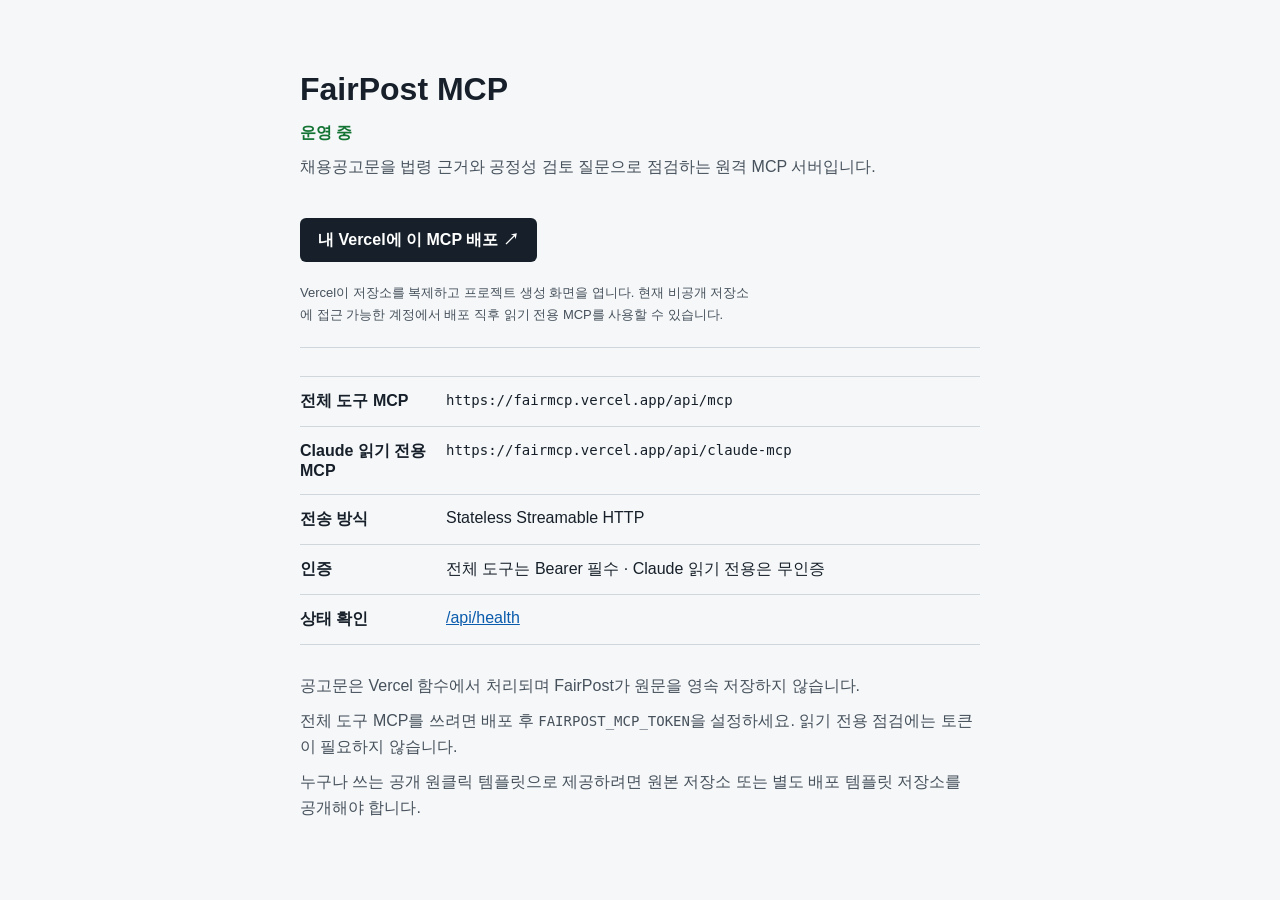
==== index.html @ d40051be "Harden FairPost release evidence and remote MCP" ====
<!doctype html>
<html lang="ko">
<head>
  <meta charset="utf-8">
  <meta name="viewport" content="width=device-width, initial-scale=1">
  <meta name="color-scheme" content="light">
  <title>FairPost MCP</title>
  <style>
    :root {
      color: #17202a;
      background: #f5f7f8;
      font-family: Arial, "Noto Sans KR", sans-serif;
    }
    body {
      margin: 0;
      min-height: 100vh;
      display: grid;
      place-items: center;
    }
    main {
      width: min(680px, calc(100% - 40px));
      padding: 40px 0;
    }
    h1 {
      margin: 0 0 12px;
      font-size: 32px;
      letter-spacing: 0;
    }
    p {
      margin: 8px 0;
      line-height: 1.65;
      color: #46515c;
    }
    dl {
      margin: 28px 0;
      border-top: 1px solid #cfd6dc;
    }
    div {
      display: grid;
      grid-template-columns: 130px minmax(0, 1fr);
      gap: 16px;
      padding: 14px 0;
      border-bottom: 1px solid #cfd6dc;
    }
    dt {
      font-weight: 700;
    }
    dd {
      margin: 0;
      overflow-wrap: anywhere;
    }
    code {
      font-family: Consolas, monospace;
      font-size: 14px;
    }
    a {
      color: #0b5cad;
    }
    .actions {
      display: flex;
      align-items: center;
      flex-wrap: wrap;
      gap: 12px;
      margin: 24px 0 8px;
    }
    .deploy {
      display: inline-flex;
      align-items: center;
      min-height: 44px;
      padding: 0 18px;
      border-radius: 6px;
      background: #17202a;
      color: #fff;
      font-weight: 700;
      text-decoration: none;
    }
    .deploy:hover {
      background: #303b46;
    }
    .hint {
      max-width: 460px;
      font-size: 13px;
    }
    .status {
      color: #137333;
      font-weight: 700;
    }
    @media (max-width: 520px) {
      div {
        grid-template-columns: 1fr;
        gap: 6px;
      }
    }
  </style>
</head>
<body>
  <main>
    <h1>FairPost MCP</h1>
    <p class="status">운영 중</p>
    <p>채용공고문을 법령 근거와 공정성 검토 질문으로 점검하는 원격 MCP 서버입니다.</p>
    <div class="actions">
      <a
        class="deploy"
        href="https://vercel.com/new/clone?repository-url=https%3A%2F%2Fgithub.com%2Fkoul777%2Ffairpost-mcp&amp;project-name=fairpost-mcp&amp;repository-name=fairpost-mcp"
        target="_blank"
        rel="noopener noreferrer"
      >내 Vercel에 이 MCP 배포 ↗</a>
      <p class="hint">Vercel이 저장소를 복제하고 프로젝트 생성 화면을 엽니다. 현재 비공개 저장소에 접근 가능한 계정에서 배포 직후 읽기 전용 MCP를 사용할 수 있습니다.</p>
    </div>
    <dl>
      <div>
        <dt>전체 도구 MCP</dt>
        <dd><code>https://fairmcp.vercel.app/api/mcp</code></dd>
      </div>
      <div>
        <dt>Claude 읽기 전용 MCP</dt>
        <dd><code>https://fairmcp.vercel.app/api/claude-mcp</code></dd>
      </div>
      <div>
        <dt>전송 방식</dt>
        <dd>Stateless Streamable HTTP</dd>
      </div>
      <div>
        <dt>인증</dt>
        <dd>전체 도구는 Bearer 필수 · Claude 읽기 전용은 무인증</dd>
      </div>
      <div>
        <dt>상태 확인</dt>
        <dd><a href="/api/health">/api/health</a></dd>
      </div>
    </dl>
    <p>공고문은 Vercel 함수에서 처리되며 FairPost가 원문을 영속 저장하지 않습니다.</p>
    <p>전체 도구 MCP를 쓰려면 배포 후 <code>FAIRPOST_MCP_TOKEN</code>을 설정하세요. 읽기 전용 점검에는 토큰이 필요하지 않습니다.</p>
    <p>누구나 쓰는 공개 원클릭 템플릿으로 제공하려면 원본 저장소 또는 별도 배포 템플릿 저장소를 공개해야 합니다.</p>
  </main>
</body>
</html>
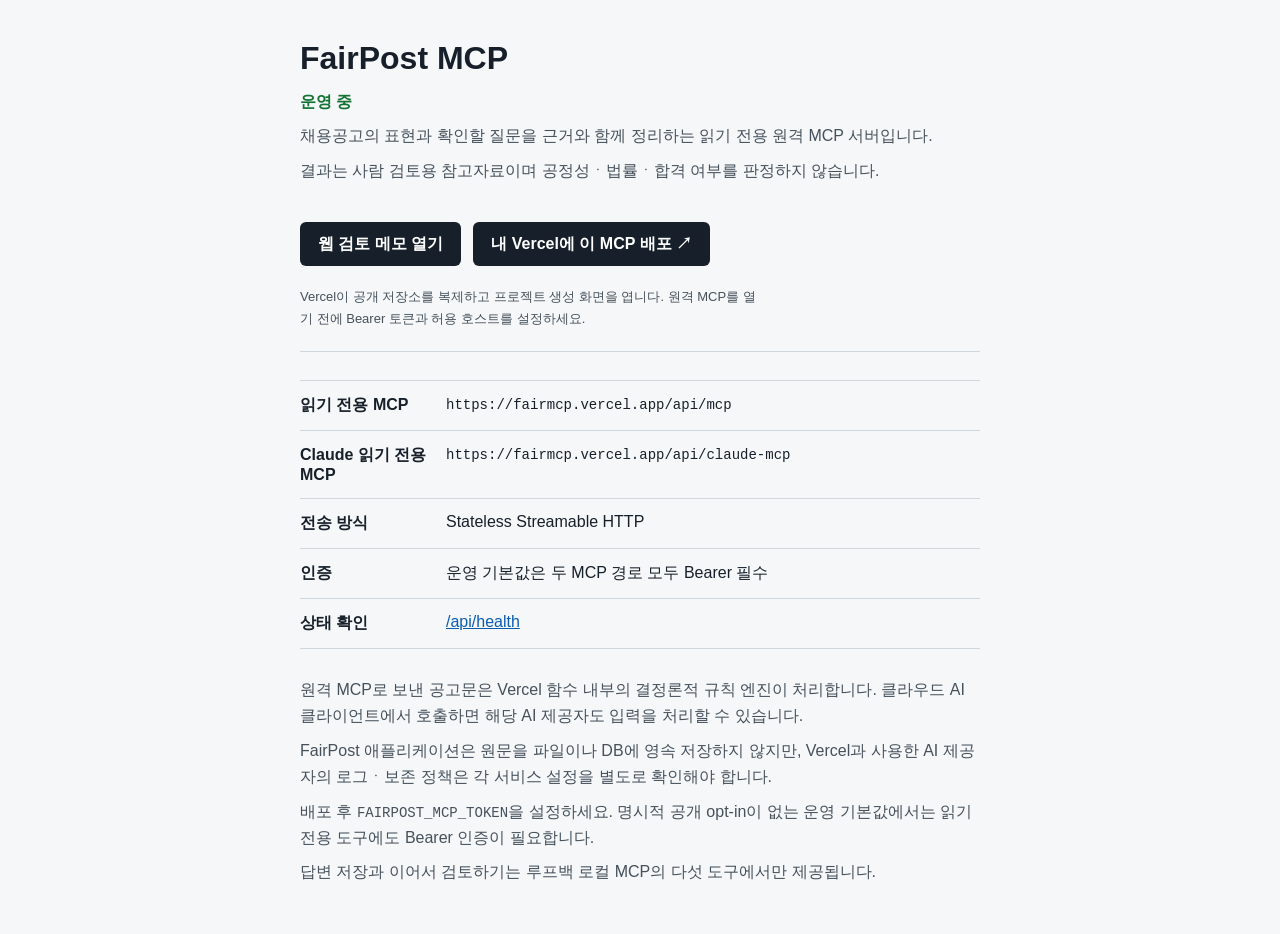
==== commit 6961498d: "feat: strengthen evidence-led human review" ====
--- a/index.html
+++ b/index.html
@@ -4,6 +4,7 @@
   <meta charset="utf-8">
   <meta name="viewport" content="width=device-width, initial-scale=1">
   <meta name="color-scheme" content="light">
+  <meta http-equiv="Content-Security-Policy" content="default-src 'none'; style-src 'unsafe-inline'; base-uri 'none'; form-action 'none'">
   <title>FairPost MCP</title>
   <style>
     :root {
@@ -97,19 +98,21 @@
   <main>
     <h1>FairPost MCP</h1>
     <p class="status">운영 중</p>
-    <p>채용공고문을 법령 근거와 공정성 검토 질문으로 점검하는 원격 MCP 서버입니다.</p>
+    <p>채용공고의 표현과 확인할 질문을 근거와 함께 정리하는 읽기 전용 원격 MCP 서버입니다.</p>
+    <p>결과는 사람 검토용 참고자료이며 공정성ㆍ법률ㆍ합격 여부를 판정하지 않습니다.</p>
     <div class="actions">
+      <a class="deploy" href="/web/">웹 검토 메모 열기</a>
       <a
         class="deploy"
         href="https://vercel.com/new/clone?repository-url=https%3A%2F%2Fgithub.com%2Fkoul777%2Ffairpost-mcp&amp;project-name=fairpost-mcp&amp;repository-name=fairpost-mcp"
         target="_blank"
         rel="noopener noreferrer"
       >내 Vercel에 이 MCP 배포 ↗</a>
-      <p class="hint">Vercel이 저장소를 복제하고 프로젝트 생성 화면을 엽니다. 현재 비공개 저장소에 접근 가능한 계정에서 배포 직후 읽기 전용 MCP를 사용할 수 있습니다.</p>
+      <p class="hint">Vercel이 공개 저장소를 복제하고 프로젝트 생성 화면을 엽니다. 원격 MCP를 열기 전에 Bearer 토큰과 허용 호스트를 설정하세요.</p>
     </div>
     <dl>
       <div>
-        <dt>전체 도구 MCP</dt>
+        <dt>읽기 전용 MCP</dt>
         <dd><code>https://fairmcp.vercel.app/api/mcp</code></dd>
       </div>
       <div>
@@ -122,16 +125,17 @@
       </div>
       <div>
         <dt>인증</dt>
-        <dd>전체 도구는 Bearer 필수 · Claude 읽기 전용은 무인증</dd>
+        <dd>운영 기본값은 두 MCP 경로 모두 Bearer 필수</dd>
       </div>
       <div>
         <dt>상태 확인</dt>
         <dd><a href="/api/health">/api/health</a></dd>
       </div>
     </dl>
-    <p>공고문은 Vercel 함수에서 처리되며 FairPost가 원문을 영속 저장하지 않습니다.</p>
-    <p>전체 도구 MCP를 쓰려면 배포 후 <code>FAIRPOST_MCP_TOKEN</code>을 설정하세요. 읽기 전용 점검에는 토큰이 필요하지 않습니다.</p>
-    <p>누구나 쓰는 공개 원클릭 템플릿으로 제공하려면 원본 저장소 또는 별도 배포 템플릿 저장소를 공개해야 합니다.</p>
+    <p>원격 MCP로 보낸 공고문은 Vercel 함수 내부의 결정론적 규칙 엔진이 처리합니다. 클라우드 AI 클라이언트에서 호출하면 해당 AI 제공자도 입력을 처리할 수 있습니다.</p>
+    <p>FairPost 애플리케이션은 원문을 파일이나 DB에 영속 저장하지 않지만, Vercel과 사용한 AI 제공자의 로그ㆍ보존 정책은 각 서비스 설정을 별도로 확인해야 합니다.</p>
+    <p>배포 후 <code>FAIRPOST_MCP_TOKEN</code>을 설정하세요. 명시적 공개 opt-in이 없는 운영 기본값에서는 읽기 전용 도구에도 Bearer 인증이 필요합니다.</p>
+    <p>답변 저장과 이어서 검토하기는 루프백 로컬 MCP의 다섯 도구에서만 제공됩니다.</p>
   </main>
 </body>
 </html>
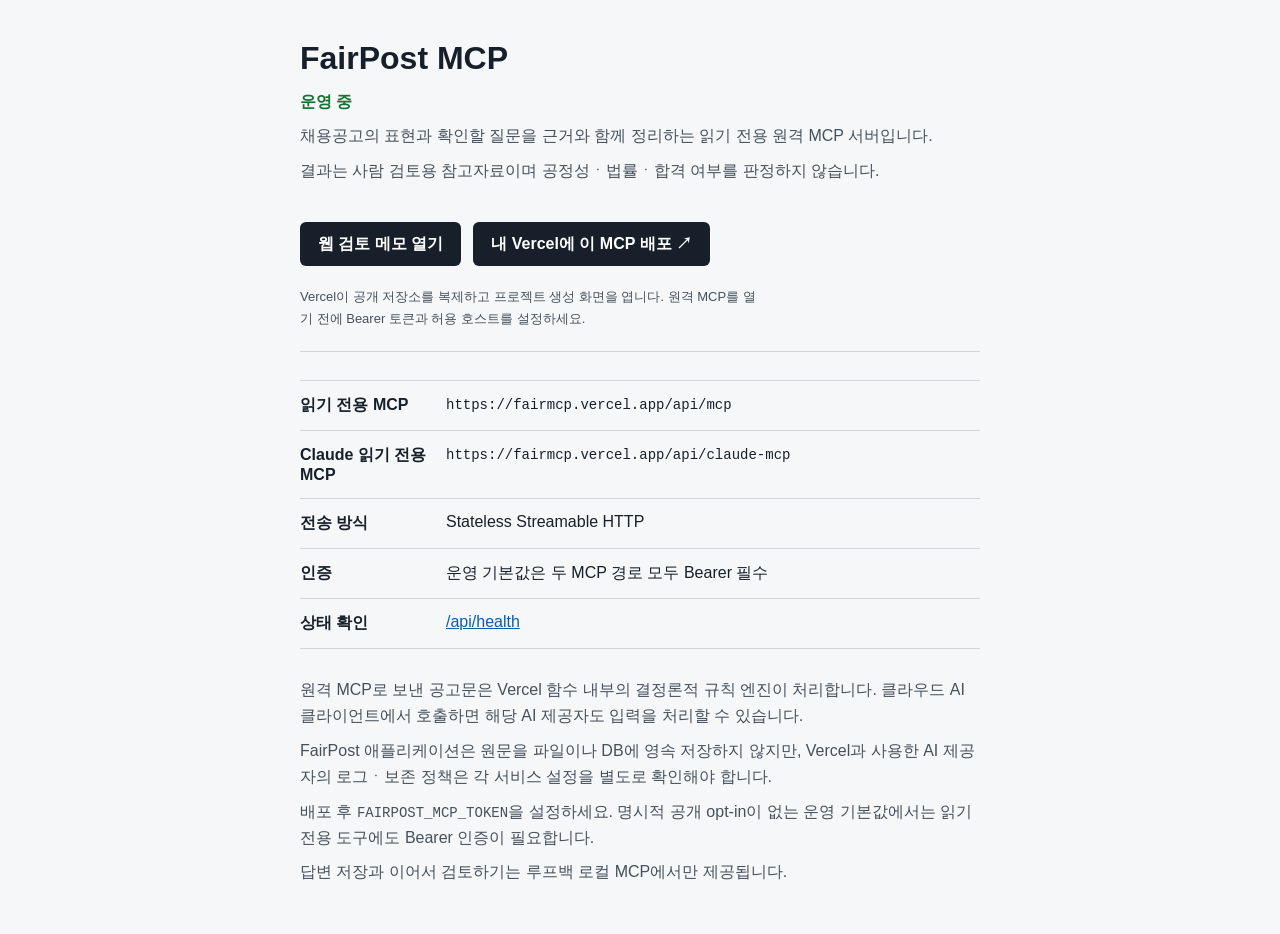
==== commit 4dd28106: "docs: align disclosures with the explicit AI run and new evidence checks - README, AC-20 and the ser" ====
--- a/index.html
+++ b/index.html
@@ -1,10 +1,11 @@
-<!doctype html>
+<!DOCTYPE html>
 <html lang="ko">
 <head>
   <meta charset="utf-8">
   <meta name="viewport" content="width=device-width, initial-scale=1">
   <meta name="color-scheme" content="light">
-  <meta http-equiv="Content-Security-Policy" content="default-src 'none'; style-src 'unsafe-inline'; base-uri 'none'; form-action 'none'">
+  <meta http-equiv="Content-Security-Policy" content="default-src 'none'; img-src 'self'; style-src 'unsafe-inline'; base-uri 'none'; form-action 'none'">
+  <link rel="icon" href="/favicon.svg" type="image/svg+xml">
   <title>FairPost MCP</title>
   <style>
     :root {
@@ -135,7 +136,7 @@
     <p>원격 MCP로 보낸 공고문은 Vercel 함수 내부의 결정론적 규칙 엔진이 처리합니다. 클라우드 AI 클라이언트에서 호출하면 해당 AI 제공자도 입력을 처리할 수 있습니다.</p>
     <p>FairPost 애플리케이션은 원문을 파일이나 DB에 영속 저장하지 않지만, Vercel과 사용한 AI 제공자의 로그ㆍ보존 정책은 각 서비스 설정을 별도로 확인해야 합니다.</p>
     <p>배포 후 <code>FAIRPOST_MCP_TOKEN</code>을 설정하세요. 명시적 공개 opt-in이 없는 운영 기본값에서는 읽기 전용 도구에도 Bearer 인증이 필요합니다.</p>
-    <p>답변 저장과 이어서 검토하기는 루프백 로컬 MCP의 다섯 도구에서만 제공됩니다.</p>
+    <p>답변 저장과 이어서 검토하기는 루프백 로컬 MCP에서만 제공됩니다.</p>
   </main>
 </body>
 </html>
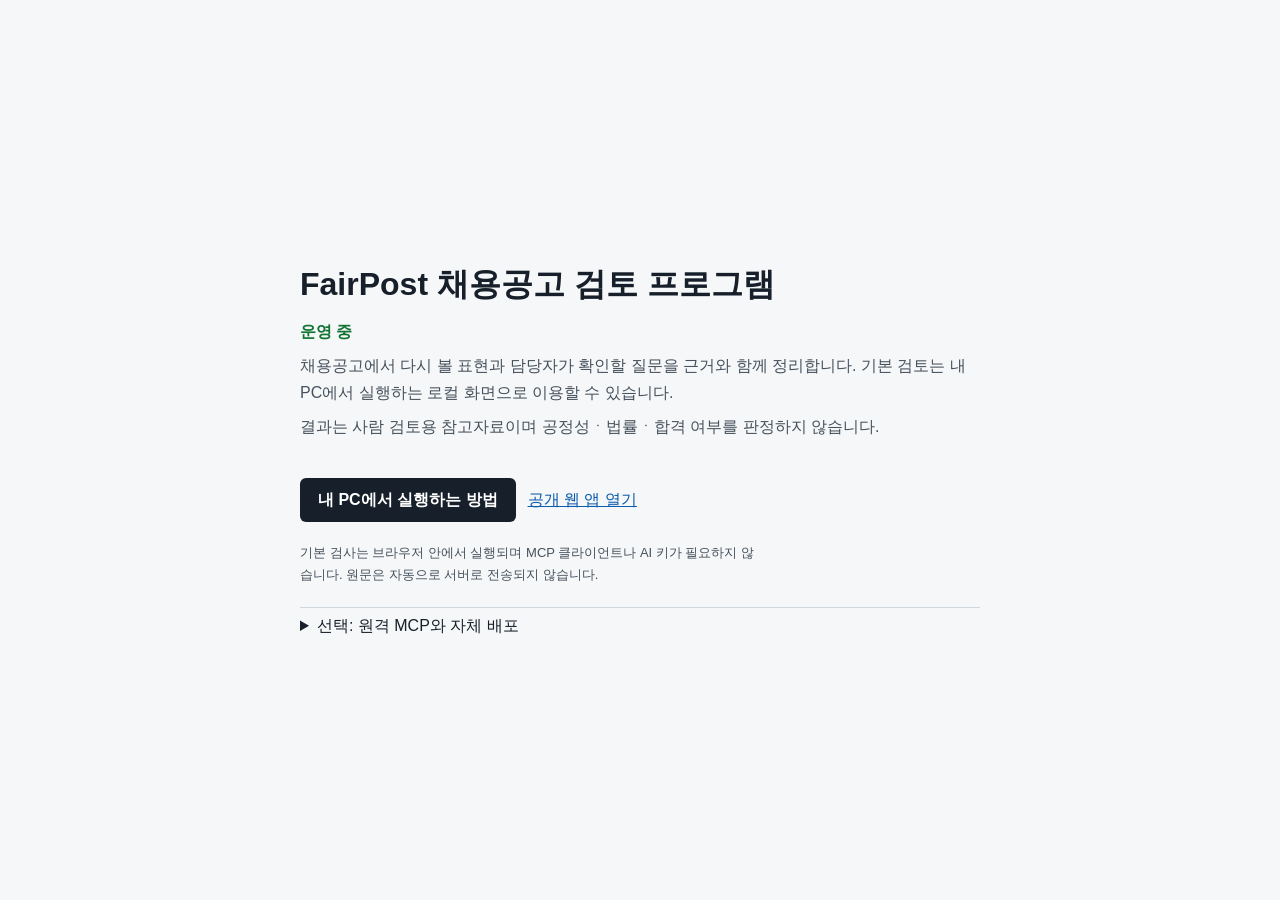
==== commit 6ff67c6f: "feat: strengthen local book companion and source-backed hiring review Make the book companion usable" ====
--- a/index.html
+++ b/index.html
@@ -6,7 +6,7 @@
   <meta name="color-scheme" content="light">
   <meta http-equiv="Content-Security-Policy" content="default-src 'none'; img-src 'self'; style-src 'unsafe-inline'; base-uri 'none'; form-action 'none'">
   <link rel="icon" href="/favicon.svg" type="image/svg+xml">
-  <title>FairPost MCP</title>
+  <title>FairPost 채용공고 검토 프로그램</title>
   <style>
     :root {
       color: #17202a;
@@ -97,12 +97,18 @@
 </head>
 <body>
   <main>
-    <h1>FairPost MCP</h1>
+    <h1>FairPost 채용공고 검토 프로그램</h1>
     <p class="status">운영 중</p>
-    <p>채용공고의 표현과 확인할 질문을 근거와 함께 정리하는 읽기 전용 원격 MCP 서버입니다.</p>
+    <p>채용공고에서 다시 볼 표현과 담당자가 확인할 질문을 근거와 함께 정리합니다. 기본 검토는 내 PC에서 실행하는 로컬 화면으로 이용할 수 있습니다.</p>
     <p>결과는 사람 검토용 참고자료이며 공정성ㆍ법률ㆍ합격 여부를 판정하지 않습니다.</p>
     <div class="actions">
-      <a class="deploy" href="/web/">웹 검토 메모 열기</a>
+      <a class="deploy" href="https://github.com/koul777/fairpost-mcp#빠른-시작">내 PC에서 실행하는 방법</a>
+      <a href="/web/">공개 웹 앱 열기</a>
+      <p class="hint">기본 검사는 브라우저 안에서 실행되며 MCP 클라이언트나 AI 키가 필요하지 않습니다. 원문은 자동으로 서버로 전송되지 않습니다.</p>
+    </div>
+    <details>
+      <summary>선택: 원격 MCP와 자체 배포</summary>
+      <div class="actions">
       <a
         class="deploy"
         href="https://vercel.com/new/clone?repository-url=https%3A%2F%2Fgithub.com%2Fkoul777%2Ffairpost-mcp&amp;project-name=fairpost-mcp&amp;repository-name=fairpost-mcp"
@@ -110,7 +116,7 @@
         rel="noopener noreferrer"
       >내 Vercel에 이 MCP 배포 ↗</a>
       <p class="hint">Vercel이 공개 저장소를 복제하고 프로젝트 생성 화면을 엽니다. 원격 MCP를 열기 전에 Bearer 토큰과 허용 호스트를 설정하세요.</p>
-    </div>
+      </div>
     <dl>
       <div>
         <dt>읽기 전용 MCP</dt>
@@ -137,6 +143,7 @@
     <p>FairPost 애플리케이션은 원문을 파일이나 DB에 영속 저장하지 않지만, Vercel과 사용한 AI 제공자의 로그ㆍ보존 정책은 각 서비스 설정을 별도로 확인해야 합니다.</p>
     <p>배포 후 <code>FAIRPOST_MCP_TOKEN</code>을 설정하세요. 명시적 공개 opt-in이 없는 운영 기본값에서는 읽기 전용 도구에도 Bearer 인증이 필요합니다.</p>
     <p>답변 저장과 이어서 검토하기는 루프백 로컬 MCP에서만 제공됩니다.</p>
+    </details>
   </main>
 </body>
 </html>
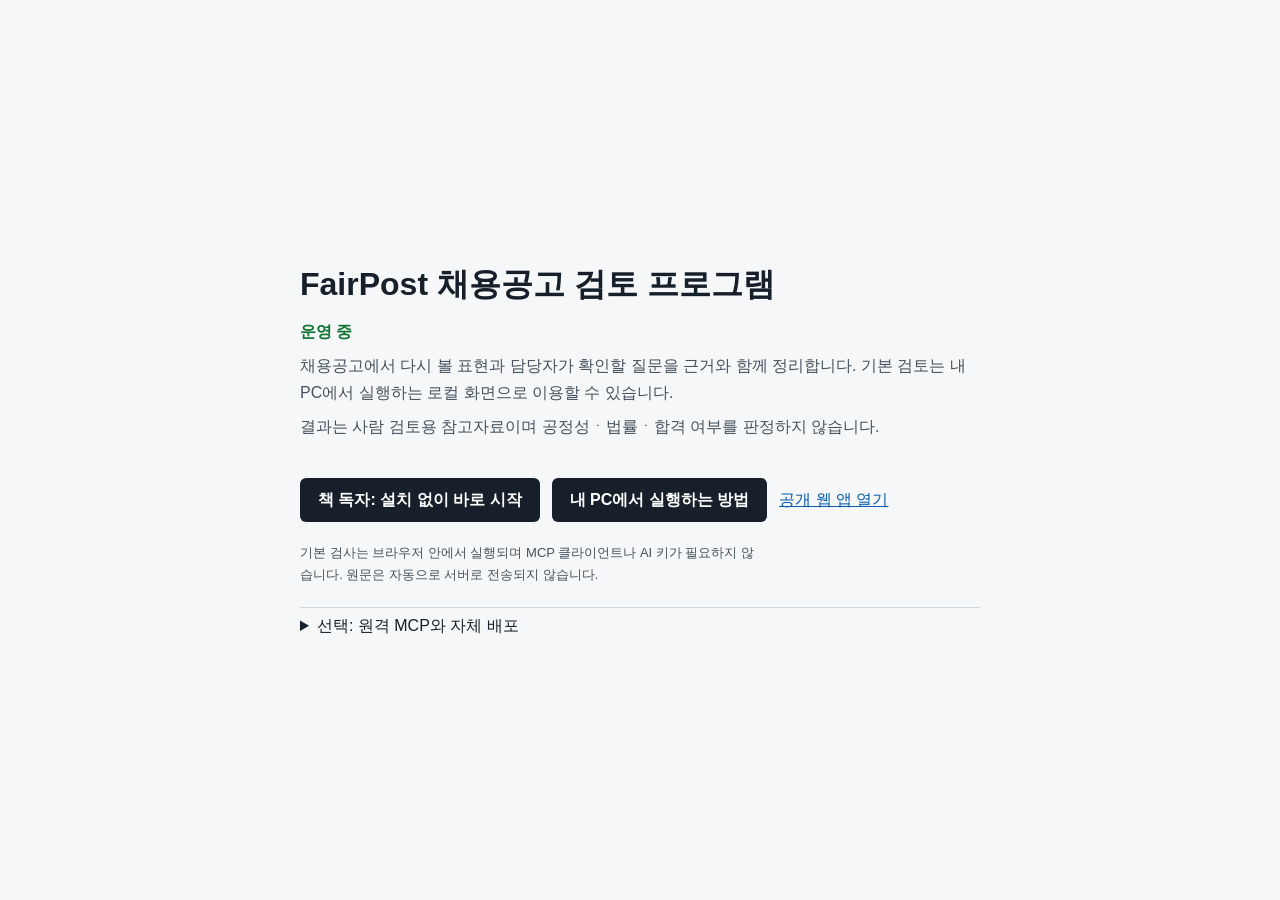
==== commit 08eb0343: "feat: help book readers improve postings after review Add a /book entry (temporary redirect to /web/" ====
--- a/index.html
+++ b/index.html
@@ -102,6 +102,7 @@
     <p>채용공고에서 다시 볼 표현과 담당자가 확인할 질문을 근거와 함께 정리합니다. 기본 검토는 내 PC에서 실행하는 로컬 화면으로 이용할 수 있습니다.</p>
     <p>결과는 사람 검토용 참고자료이며 공정성ㆍ법률ㆍ합격 여부를 판정하지 않습니다.</p>
     <div class="actions">
+      <a class="deploy" href="/book">책 독자: 설치 없이 바로 시작</a>
       <a class="deploy" href="https://github.com/koul777/fairpost-mcp#빠른-시작">내 PC에서 실행하는 방법</a>
       <a href="/web/">공개 웹 앱 열기</a>
       <p class="hint">기본 검사는 브라우저 안에서 실행되며 MCP 클라이언트나 AI 키가 필요하지 않습니다. 원문은 자동으로 서버로 전송되지 않습니다.</p>
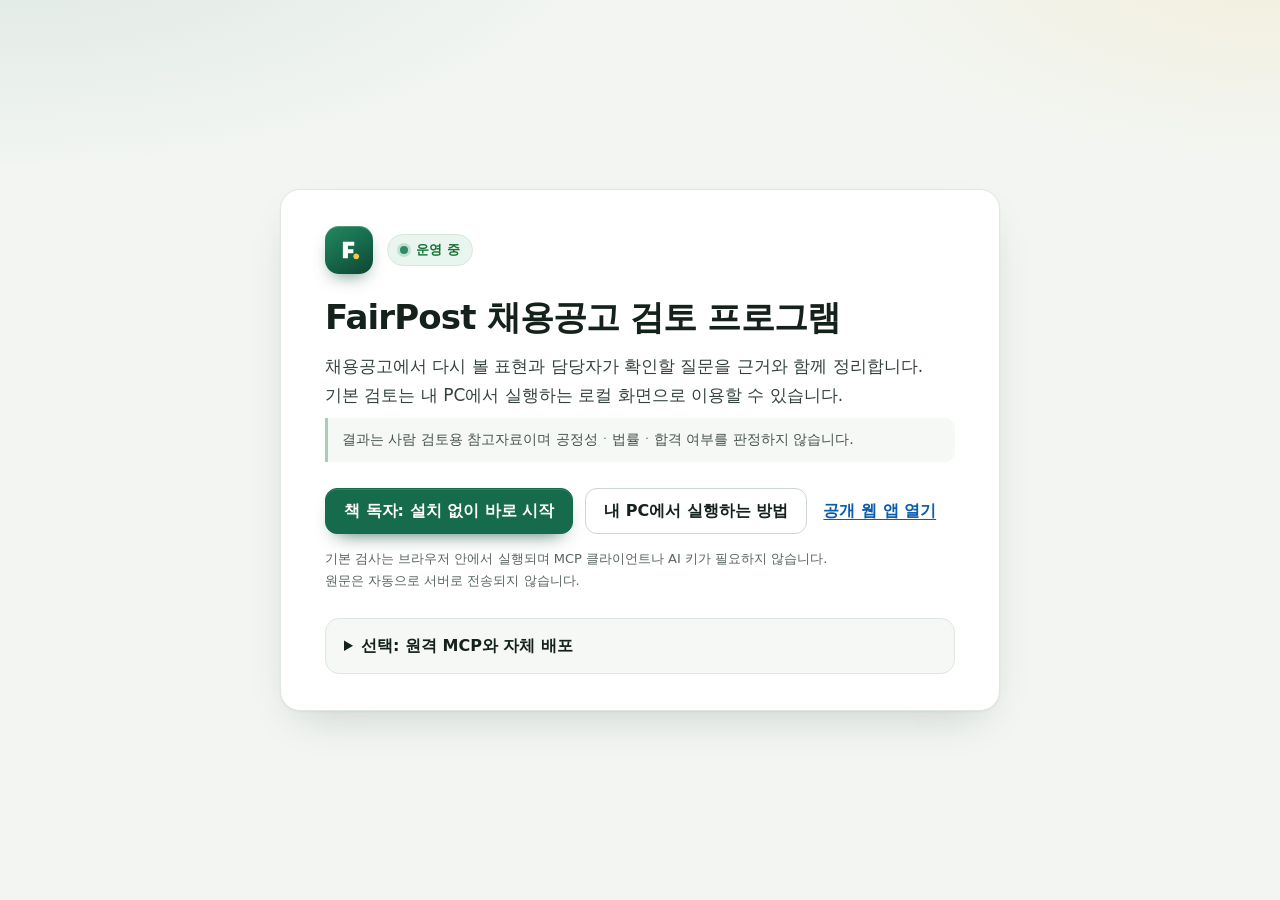
==== commit f63ef10b: "style: rebuild the reviewer interface on shared design tokens Replace the ad hoc stylesheet values w" ====
--- a/index.html
+++ b/index.html
@@ -4,103 +4,273 @@
   <meta charset="utf-8">
   <meta name="viewport" content="width=device-width, initial-scale=1">
   <meta name="color-scheme" content="light">
+  <meta name="theme-color" content="#f2f5f2">
   <meta http-equiv="Content-Security-Policy" content="default-src 'none'; img-src 'self'; style-src 'unsafe-inline'; base-uri 'none'; form-action 'none'">
   <link rel="icon" href="/favicon.svg" type="image/svg+xml">
   <title>FairPost 채용공고 검토 프로그램</title>
   <style>
     :root {
-      color: #17202a;
-      background: #f5f7f8;
-      font-family: Arial, "Noto Sans KR", sans-serif;
+      color-scheme: light;
+      color: #15211b;
+      background: #f2f5f2;
+      font-family: Pretendard, -apple-system, BlinkMacSystemFont, "Apple SD Gothic Neo", "Malgun Gothic", "Noto Sans KR", "Segoe UI", system-ui, sans-serif;
+      -webkit-font-smoothing: antialiased;
+      --ink: #15211b;
+      --ink-2: #34423b;
+      --muted: #58655e;
+      --line: #e0e6e1;
+      --line-2: #cdd6cf;
+      --panel: #ffffff;
+      --soft: #f6f8f6;
+      --green: #176b4d;
+      --green-dark: #0f5039;
+      --green-ink: #0d4532;
+      --green-soft: #eaf5ef;
+      --green-line: #a8cdb8;
+    }
+    * {
+      box-sizing: border-box;
     }
     body {
       margin: 0;
       min-height: 100vh;
       display: grid;
       place-items: center;
+      background:
+        radial-gradient(1000px 420px at 0% -10%, rgba(23, 107, 77, 0.1), transparent 62%),
+        radial-gradient(800px 380px at 100% -6%, rgba(242, 201, 76, 0.14), transparent 58%),
+        #f2f5f2;
+      background-repeat: no-repeat;
+      line-height: 1.65;
+      word-break: keep-all;
+      overflow-wrap: break-word;
     }
     main {
-      width: min(680px, calc(100% - 40px));
-      padding: 40px 0;
+      width: min(720px, calc(100% - 32px));
+      margin: 48px 0;
+      padding: 36px clamp(22px, 5vw, 44px);
+      border: 1px solid var(--line);
+      border-radius: 20px;
+      background: var(--panel);
+      box-shadow: 0 1px 2px rgba(17, 38, 28, 0.05), 0 18px 44px -20px rgba(17, 38, 28, 0.22);
+    }
+    .brand {
+      display: flex;
+      align-items: center;
+      gap: 14px;
+      margin-bottom: 22px;
+    }
+    .brand-mark {
+      flex: 0 0 auto;
+      width: 48px;
+      height: 48px;
+      display: grid;
+      place-items: center;
+      border-radius: 14px;
+      background: linear-gradient(150deg, #22895f 0%, #176b4d 48%, #0d4532 100%);
+      color: #fff;
+      box-shadow: inset 0 1px 0 rgba(255, 255, 255, 0.22), 0 8px 18px -8px rgba(13, 69, 50, 0.7);
+    }
+    .brand-mark svg {
+      width: 28px;
+      height: 28px;
+    }
+    .status {
+      display: inline-flex;
+      align-items: center;
+      gap: 8px;
+      margin: 0;
+      padding: 4px 12px;
+      border: 1px solid #d4eadc;
+      border-radius: 999px;
+      background: var(--green-soft);
+      color: #137333;
+      font-size: 13px;
+      font-weight: 700;
+    }
+    .status::before {
+      content: "";
+      width: 8px;
+      height: 8px;
+      border-radius: 50%;
+      background: #2e8b65;
+      box-shadow: 0 0 0 3px rgba(46, 139, 101, 0.2);
     }
     h1 {
-      margin: 0 0 12px;
-      font-size: 32px;
-      letter-spacing: 0;
+      margin: 0 0 14px;
+      font-size: clamp(26px, 4.6vw, 34px);
+      line-height: 1.25;
+      letter-spacing: -0.025em;
     }
     p {
       margin: 8px 0;
-      line-height: 1.65;
-      color: #46515c;
+      color: #46534c;
+      line-height: 1.7;
+    }
+    .lead {
+      font-size: 17px;
+      color: var(--ink-2);
+    }
+    .note {
+      padding: 10px 14px;
+      border-left: 3px solid var(--green-line);
+      border-radius: 0 10px 10px 0;
+      background: var(--soft);
+      font-size: 14px;
     }
     dl {
-      margin: 28px 0;
-      border-top: 1px solid #cfd6dc;
-    }
-    div {
+      margin: 22px 0;
+      border-top: 1px solid var(--line);
+    }
+    dl div {
       display: grid;
-      grid-template-columns: 130px minmax(0, 1fr);
+      grid-template-columns: 150px minmax(0, 1fr);
       gap: 16px;
-      padding: 14px 0;
-      border-bottom: 1px solid #cfd6dc;
+      padding: 12px 0;
+      border-bottom: 1px solid var(--line);
     }
     dt {
       font-weight: 700;
+      font-size: 14px;
     }
     dd {
       margin: 0;
+      font-size: 14px;
       overflow-wrap: anywhere;
     }
     code {
-      font-family: Consolas, monospace;
-      font-size: 14px;
+      padding: 1px 6px;
+      border: 1px solid var(--line);
+      border-radius: 5px;
+      background: var(--soft);
+      font-family: ui-monospace, "Cascadia Mono", Consolas, monospace;
+      font-size: 13px;
     }
     a {
       color: #0b5cad;
+      text-underline-offset: 3px;
+    }
+    a:focus-visible,
+    summary:focus-visible {
+      outline: 3px solid #1d5c80;
+      outline-offset: 2px;
     }
     .actions {
       display: flex;
       align-items: center;
       flex-wrap: wrap;
-      gap: 12px;
-      margin: 24px 0 8px;
+      gap: 10px 12px;
+      margin: 26px 0 8px;
     }
     .deploy {
       display: inline-flex;
       align-items: center;
-      min-height: 44px;
+      min-height: 46px;
       padding: 0 18px;
-      border-radius: 6px;
-      background: #17202a;
-      color: #fff;
+      border: 1px solid var(--line-2);
+      border-radius: 12px;
+      background: var(--panel);
+      color: var(--ink);
       font-weight: 700;
       text-decoration: none;
+      transition: background-color 150ms ease, border-color 150ms ease, transform 150ms ease;
     }
     .deploy:hover {
-      background: #303b46;
+      border-color: var(--green-line);
+      background: var(--green-soft);
+      color: var(--green-ink);
+    }
+    .deploy:active {
+      transform: translateY(1px);
+    }
+    .actions > .deploy:first-child {
+      border-color: var(--green);
+      background: var(--green);
+      color: #fff;
+      box-shadow: inset 0 1px 0 rgba(255, 255, 255, 0.14), 0 10px 20px -12px rgba(13, 69, 50, 0.9);
+    }
+    .actions > .deploy:first-child:hover {
+      background: var(--green-dark);
+      color: #fff;
+    }
+    .actions > a:not(.deploy) {
+      padding: 0 4px;
+      font-weight: 700;
+    }
+    details .deploy {
+      border-color: var(--ink);
+      background: var(--ink);
+      color: #fff;
+    }
+    details .deploy:hover {
+      background: #2d3a33;
+      color: #fff;
     }
     .hint {
-      max-width: 460px;
+      flex: 1 1 100%;
+      max-width: 520px;
+      margin: 4px 0 0;
+      color: var(--muted);
       font-size: 13px;
     }
-    .status {
-      color: #137333;
-      font-weight: 700;
+    details {
+      margin-top: 26px;
+      border: 1px solid var(--line);
+      border-radius: 14px;
+      background: var(--soft);
+    }
+    summary {
+      padding: 14px 18px;
+      border-radius: 14px;
+      cursor: pointer;
+      font-weight: 700;
+    }
+    summary:hover {
+      background: #edf1ee;
+    }
+    details > :not(summary) {
+      margin-left: 18px;
+      margin-right: 18px;
+    }
+    details > p:last-child {
+      padding-bottom: 16px;
+    }
+    @media (prefers-reduced-motion: reduce) {
+      .deploy {
+        transition: none;
+      }
     }
     @media (max-width: 520px) {
-      div {
+      main {
+        margin: 16px 0;
+        padding: 26px 20px;
+        border-radius: 16px;
+      }
+      .actions .deploy {
+        flex: 1 1 100%;
+        justify-content: center;
+      }
+      dl div {
         grid-template-columns: 1fr;
-        gap: 6px;
+        gap: 4px;
       }
     }
   </style>
 </head>
 <body>
   <main>
+    <div class="brand">
+      <span class="brand-mark" aria-hidden="true">
+        <svg viewBox="0 0 64 64" focusable="false">
+          <path d="M18 13h26v9.5H29.5v7.5H42v9.5H29.5V51H18V13Z" fill="currentColor"/>
+          <circle cx="48.5" cy="46.5" r="6.5" fill="#f2c94c"/>
+        </svg>
+      </span>
+      <p class="status">운영 중</p>
+    </div>
     <h1>FairPost 채용공고 검토 프로그램</h1>
-    <p class="status">운영 중</p>
-    <p>채용공고에서 다시 볼 표현과 담당자가 확인할 질문을 근거와 함께 정리합니다. 기본 검토는 내 PC에서 실행하는 로컬 화면으로 이용할 수 있습니다.</p>
-    <p>결과는 사람 검토용 참고자료이며 공정성ㆍ법률ㆍ합격 여부를 판정하지 않습니다.</p>
+    <p class="lead">채용공고에서 다시 볼 표현과 담당자가 확인할 질문을 근거와 함께 정리합니다. 기본 검토는 내 PC에서 실행하는 로컬 화면으로 이용할 수 있습니다.</p>
+    <p class="note">결과는 사람 검토용 참고자료이며 공정성ㆍ법률ㆍ합격 여부를 판정하지 않습니다.</p>
     <div class="actions">
       <a class="deploy" href="/book">책 독자: 설치 없이 바로 시작</a>
       <a class="deploy" href="https://github.com/koul777/fairpost-mcp#빠른-시작">내 PC에서 실행하는 방법</a>
